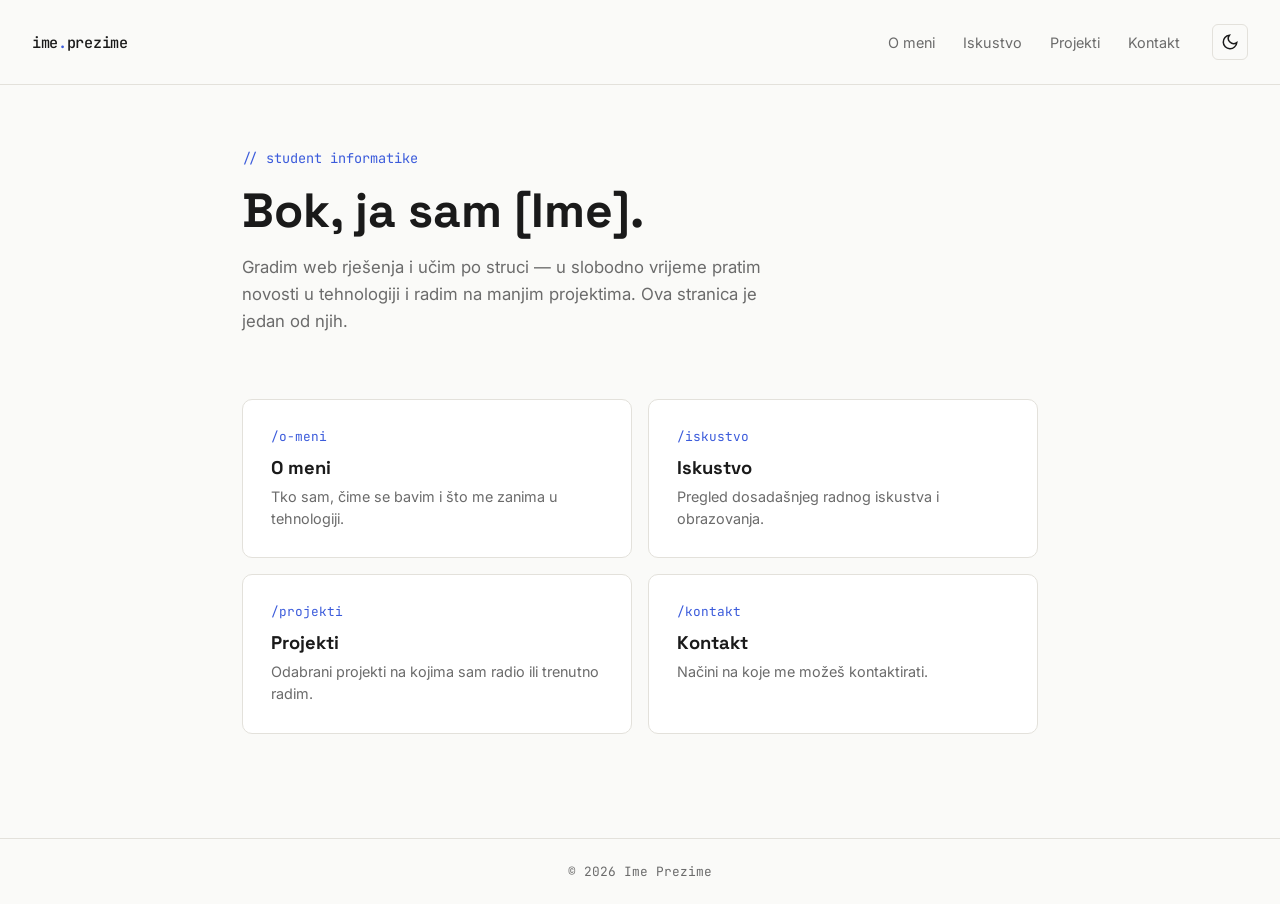
==== index.html @ db8a9c96 "Ispravljena struktura fajlova - premjesteno u root" ====
<!DOCTYPE html>
<html lang="hr">
<head>
<meta charset="UTF-8">
<meta name="viewport" content="width=device-width, initial-scale=1.0">
<title>Ime Prezime — Portfolio</title>
<link rel="stylesheet" href="style.css">
</head>
<body>

<header>
  <div class="logo">ime<span>.</span>prezime</div>
  <nav>
    <ul>
      <li><a href="o-meni.html">O meni</a></li>
      <li><a href="iskustvo.html">Iskustvo</a></li>
      <li><a href="projekti.html">Projekti</a></li>
      <li><a href="kontakt.html">Kontakt</a></li>
    </ul>
    <button id="theme-toggle" aria-label="Promijeni temu">
      <svg class="icon-sun" viewBox="0 0 24 24" fill="none" stroke="currentColor" stroke-width="2"><circle cx="12" cy="12" r="4"/><path d="M12 2v2M12 20v2M4.93 4.93l1.41 1.41M17.66 17.66l1.41 1.41M2 12h2M20 12h2M4.93 19.07l1.41-1.41M17.66 6.34l1.41-1.41"/></svg>
      <svg class="icon-moon" viewBox="0 0 24 24" fill="none" stroke="currentColor" stroke-width="2"><path d="M21 12.79A9 9 0 1 1 11.21 3 7 7 0 0 0 21 12.79z"/></svg>
    </button>
  </nav>
</header>

<main>
  <section class="hero">
    <span class="eyebrow mono">// student informatike</span>
    <h1>Bok, ja sam [Ime].</h1>
    <p>Gradim web rješenja i učim po struci — u slobodno vrijeme pratim novosti u tehnologiji i radim na manjim projektima. Ova stranica je jedan od njih.</p>
  </section>

  <section class="card-grid">
    <a class="card" href="o-meni.html">
      <span class="path mono">/o-meni</span>
      <h3>O meni</h3>
      <p>Tko sam, čime se bavim i što me zanima u tehnologiji.</p>
    </a>
    <a class="card" href="iskustvo.html">
      <span class="path mono">/iskustvo</span>
      <h3>Iskustvo</h3>
      <p>Pregled dosadašnjeg radnog iskustva i obrazovanja.</p>
    </a>
    <a class="card" href="projekti.html">
      <span class="path mono">/projekti</span>
      <h3>Projekti</h3>
      <p>Odabrani projekti na kojima sam radio ili trenutno radim.</p>
    </a>
    <a class="card" href="kontakt.html">
      <span class="path mono">/kontakt</span>
      <h3>Kontakt</h3>
      <p>Načini na koje me možeš kontaktirati.</p>
    </a>
  </section>
</main>

<footer>
  © 2026 Ime Prezime
</footer>

<script src="script.js"></script>
</body>
</html>
---- style.css ----
@import url('https://fonts.googleapis.com/css2?family=Space+Grotesk:wght@400;500;700&family=Inter:wght@400;500&family=JetBrains+Mono:wght@400;500&display=swap');

:root {
  --bg: #FAFAF8;
  --text: #1A1A1A;
  --text-muted: #6B6B6B;
  --border: #E3E1DB;
  --accent: #3B5BDB;
  --card-bg: #FFFFFF;
  --transition: background-color 0.25s ease, color 0.25s ease, border-color 0.25s ease;
}

[data-theme="dark"] {
  --bg: #121212;
  --text: #EDEDED;
  --text-muted: #9A9A9A;
  --border: #2A2A2A;
  --accent: #6E8CFF;
  --card-bg: #1A1A1A;
}

* {
  margin: 0;
  padding: 0;
  box-sizing: border-box;
}

body {
  background: var(--bg);
  color: var(--text);
  font-family: 'Inter', sans-serif;
  transition: var(--transition);
  min-height: 100vh;
  display: flex;
  flex-direction: column;
}

h1, h2, h3 {
  font-family: 'Space Grotesk', sans-serif;
  font-weight: 700;
  line-height: 1.15;
}

a {
  color: inherit;
  text-decoration: none;
}

.mono {
  font-family: 'JetBrains Mono', monospace;
}

/* Header / nav */
header {
  display: flex;
  justify-content: space-between;
  align-items: center;
  padding: 1.5rem 2rem;
  border-bottom: 1px solid var(--border);
  transition: var(--transition);
}

.logo {
  font-family: 'JetBrains Mono', monospace;
  font-size: 0.95rem;
  font-weight: 500;
  letter-spacing: -0.02em;
}

.logo span {
  color: var(--accent);
}

nav {
  display: flex;
  align-items: center;
  gap: 2rem;
}

nav ul {
  list-style: none;
  display: flex;
  gap: 1.75rem;
}

nav a {
  font-size: 0.9rem;
  color: var(--text-muted);
  transition: color 0.2s ease;
}

nav a:hover,
nav a.active {
  color: var(--text);
}

#theme-toggle {
  background: none;
  border: 1px solid var(--border);
  border-radius: 6px;
  width: 36px;
  height: 36px;
  display: flex;
  align-items: center;
  justify-content: center;
  cursor: pointer;
  color: var(--text);
  transition: var(--transition), border-color 0.2s ease;
}

#theme-toggle:hover {
  border-color: var(--accent);
}

#theme-toggle svg {
  width: 18px;
  height: 18px;
}

[data-theme="dark"] .icon-sun { display: block; }
[data-theme="dark"] .icon-moon { display: none; }
[data-theme="light"] .icon-sun,
:root:not([data-theme]) .icon-sun { display: none; }
[data-theme="light"] .icon-moon,
:root:not([data-theme]) .icon-moon { display: block; }

/* Main content wrapper */
main {
  flex: 1;
  width: 100%;
  max-width: 860px;
  margin: 0 auto;
  padding: 4rem 2rem;
}

/* Landing hero */
.hero {
  margin-bottom: 4rem;
}

.eyebrow {
  font-family: 'JetBrains Mono', monospace;
  font-size: 0.85rem;
  color: var(--accent);
  margin-bottom: 1rem;
  display: block;
}

.hero h1 {
  font-size: clamp(2rem, 5vw, 3rem);
  margin-bottom: 1rem;
}

.hero p {
  color: var(--text-muted);
  font-size: 1.05rem;
  max-width: 560px;
  line-height: 1.6;
}

/* Cards grid */
.card-grid {
  display: grid;
  grid-template-columns: repeat(2, 1fr);
  gap: 1rem;
}

.card {
  background: var(--card-bg);
  border: 1px solid var(--border);
  border-radius: 10px;
  padding: 1.75rem;
  transition: var(--transition), border-color 0.2s ease, transform 0.2s ease;
  display: block;
}

.card:hover {
  border-color: var(--accent);
  transform: translateY(-2px);
}

.card .path {
  font-family: 'JetBrains Mono', monospace;
  font-size: 0.8rem;
  color: var(--accent);
  display: block;
  margin-bottom: 0.75rem;
}

.card h3 {
  font-size: 1.15rem;
  margin-bottom: 0.5rem;
}

.card p {
  color: var(--text-muted);
  font-size: 0.9rem;
  line-height: 1.5;
}

/* Subpage layout */
.page-header {
  margin-bottom: 3rem;
}

.page-header .eyebrow {
  margin-bottom: 0.75rem;
}

.page-header h1 {
  font-size: clamp(1.75rem, 4vw, 2.5rem);
}

section {
  margin-bottom: 2.5rem;
}

section h2 {
  font-size: 1.15rem;
  margin-bottom: 0.75rem;
  color: var(--text);
}

section p, section li {
  color: var(--text-muted);
  line-height: 1.7;
  font-size: 0.98rem;
}

section ul {
  padding-left: 1.2rem;
}

/* Timeline (iskustvo) */
.timeline-item {
  border-left: 2px solid var(--border);
  padding-left: 1.5rem;
  padding-bottom: 2rem;
  position: relative;
}

.timeline-item::before {
  content: '';
  position: absolute;
  left: -6px;
  top: 4px;
  width: 10px;
  height: 10px;
  border-radius: 50%;
  background: var(--accent);
}

.timeline-item .period {
  font-family: 'JetBrains Mono', monospace;
  font-size: 0.8rem;
  color: var(--accent);
  display: block;
  margin-bottom: 0.4rem;
}

.timeline-item h3 {
  font-size: 1.05rem;
  margin-bottom: 0.3rem;
}

.timeline-item p {
  font-size: 0.92rem;
}

/* Project cards (projekti) */
.project {
  border: 1px solid var(--border);
  border-radius: 10px;
  padding: 1.75rem;
  margin-bottom: 1.25rem;
  background: var(--card-bg);
  transition: var(--transition);
}

.project h3 {
  font-size: 1.1rem;
  margin-bottom: 0.5rem;
}

.project p {
  margin-bottom: 0.85rem;
}

.tags {
  display: flex;
  gap: 0.5rem;
  flex-wrap: wrap;
}

.tag {
  font-family: 'JetBrains Mono', monospace;
  font-size: 0.75rem;
  color: var(--accent);
  border: 1px solid var(--border);
  border-radius: 5px;
  padding: 0.2rem 0.55rem;
}

/* Contact page */
.contact-list {
  display: flex;
  flex-direction: column;
  gap: 0.5rem;
}

.contact-item {
  display: flex;
  align-items: center;
  gap: 1rem;
  padding: 1rem 0;
  border-bottom: 1px solid var(--border);
}

.contact-item .label {
  font-family: 'JetBrains Mono', monospace;
  font-size: 0.8rem;
  color: var(--text-muted);
  width: 100px;
  flex-shrink: 0;
}

.contact-item a,
.contact-item span {
  font-size: 1rem;
}

.contact-item a:hover {
  color: var(--accent);
}

/* Footer */
footer {
  border-top: 1px solid var(--border);
  padding: 1.5rem 2rem;
  text-align: center;
  font-size: 0.8rem;
  color: var(--text-muted);
  font-family: 'JetBrains Mono', monospace;
  transition: var(--transition);
}

/* Responsive */
@media (max-width: 640px) {
  header {
    flex-direction: column;
    gap: 1rem;
    padding: 1.25rem;
  }

  nav {
    width: 100%;
    justify-content: space-between;
  }

  nav ul {
    gap: 1.1rem;
  }

  main {
    padding: 2.5rem 1.25rem;
  }

  .card-grid {
    grid-template-columns: 1fr;
  }

  .contact-item {
    flex-direction: column;
    align-items: flex-start;
    gap: 0.3rem;
  }
}

/* Focus visibility */
a:focus-visible,
button:focus-visible {
  outline: 2px solid var(--accent);
  outline-offset: 2px;
}

@media (prefers-reduced-motion: reduce) {
  * {
    transition: none !important;
  }
}
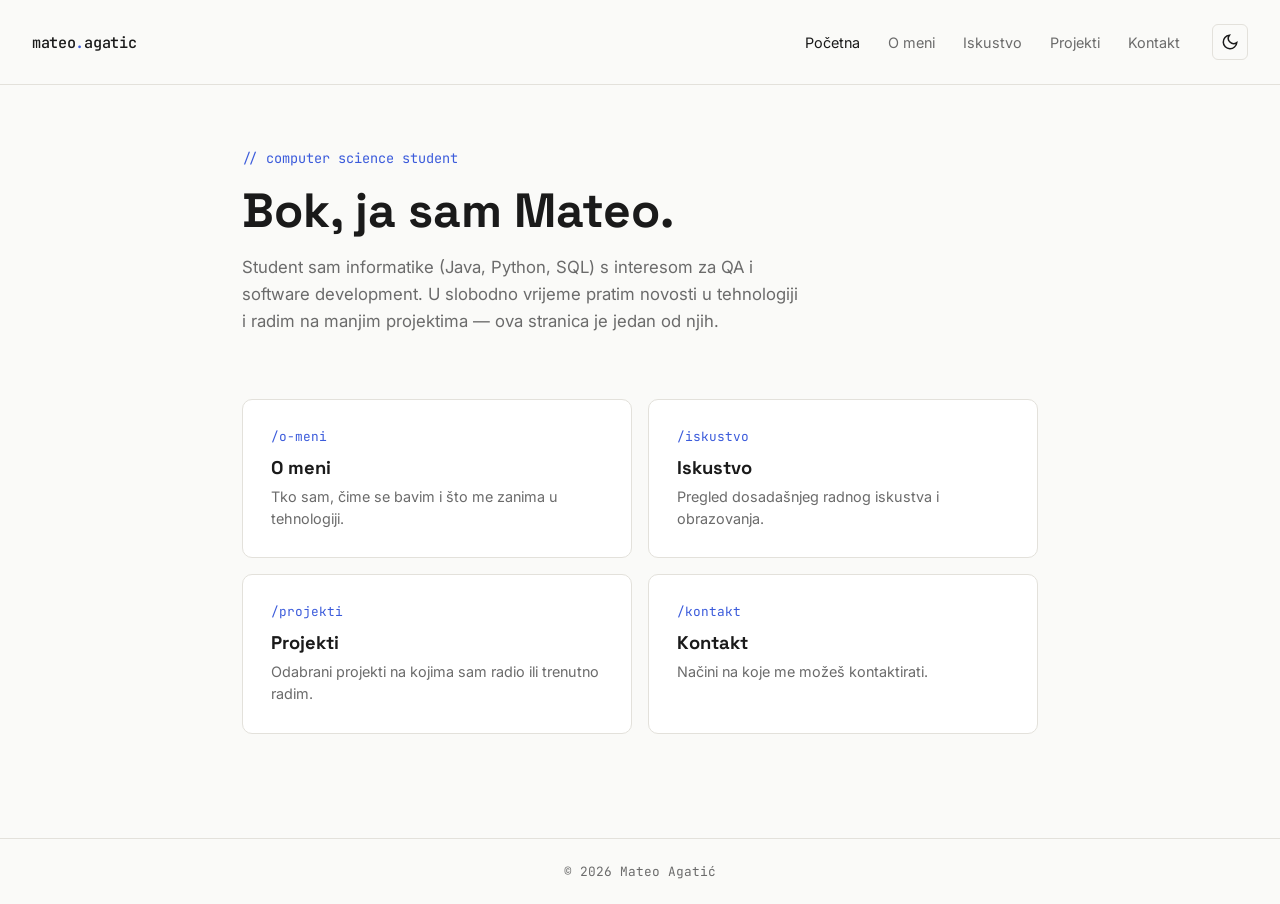
==== commit e5e8f8c8: "Ažuriran cijeli sadržaj stranice i navigacija" ====
--- a/index.html
+++ b/index.html
@@ -3,15 +3,16 @@
 <head>
 <meta charset="UTF-8">
 <meta name="viewport" content="width=device-width, initial-scale=1.0">
-<title>Ime Prezime — Portfolio</title>
+<title>Mateo Agatić — Portfolio</title>
 <link rel="stylesheet" href="style.css">
 </head>
 <body>
 
 <header>
-  <div class="logo">ime<span>.</span>prezime</div>
+  <a href="index.html" class="logo">mateo<span>.</span>agatic</a>
   <nav>
     <ul>
+      <li><a href="index.html" class="active">Početna</a></li>
       <li><a href="o-meni.html">O meni</a></li>
       <li><a href="iskustvo.html">Iskustvo</a></li>
       <li><a href="projekti.html">Projekti</a></li>
@@ -26,9 +27,9 @@
 
 <main>
   <section class="hero">
-    <span class="eyebrow mono">// student informatike</span>
-    <h1>Bok, ja sam [Ime].</h1>
-    <p>Gradim web rješenja i učim po struci — u slobodno vrijeme pratim novosti u tehnologiji i radim na manjim projektima. Ova stranica je jedan od njih.</p>
+    <span class="eyebrow mono">// computer science student</span>
+    <h1>Bok, ja sam Mateo.</h1>
+    <p>Student sam informatike (Java, Python, SQL) s interesom za QA i software development. U slobodno vrijeme pratim novosti u tehnologiji i radim na manjim projektima — ova stranica je jedan od njih.</p>
   </section>
 
   <section class="card-grid">
@@ -56,7 +57,7 @@
 </main>
 
 <footer>
-  © 2026 Ime Prezime
+  © 2026 Mateo Agatić
 </footer>
 
 <script src="script.js"></script>
--- a/style.css
+++ b/style.css
@@ -65,6 +65,11 @@
   font-size: 0.95rem;
   font-weight: 500;
   letter-spacing: -0.02em;
+  transition: opacity 0.2s ease;
+}
+
+.logo:hover {
+  opacity: 0.75;
 }
 
 .logo span {
